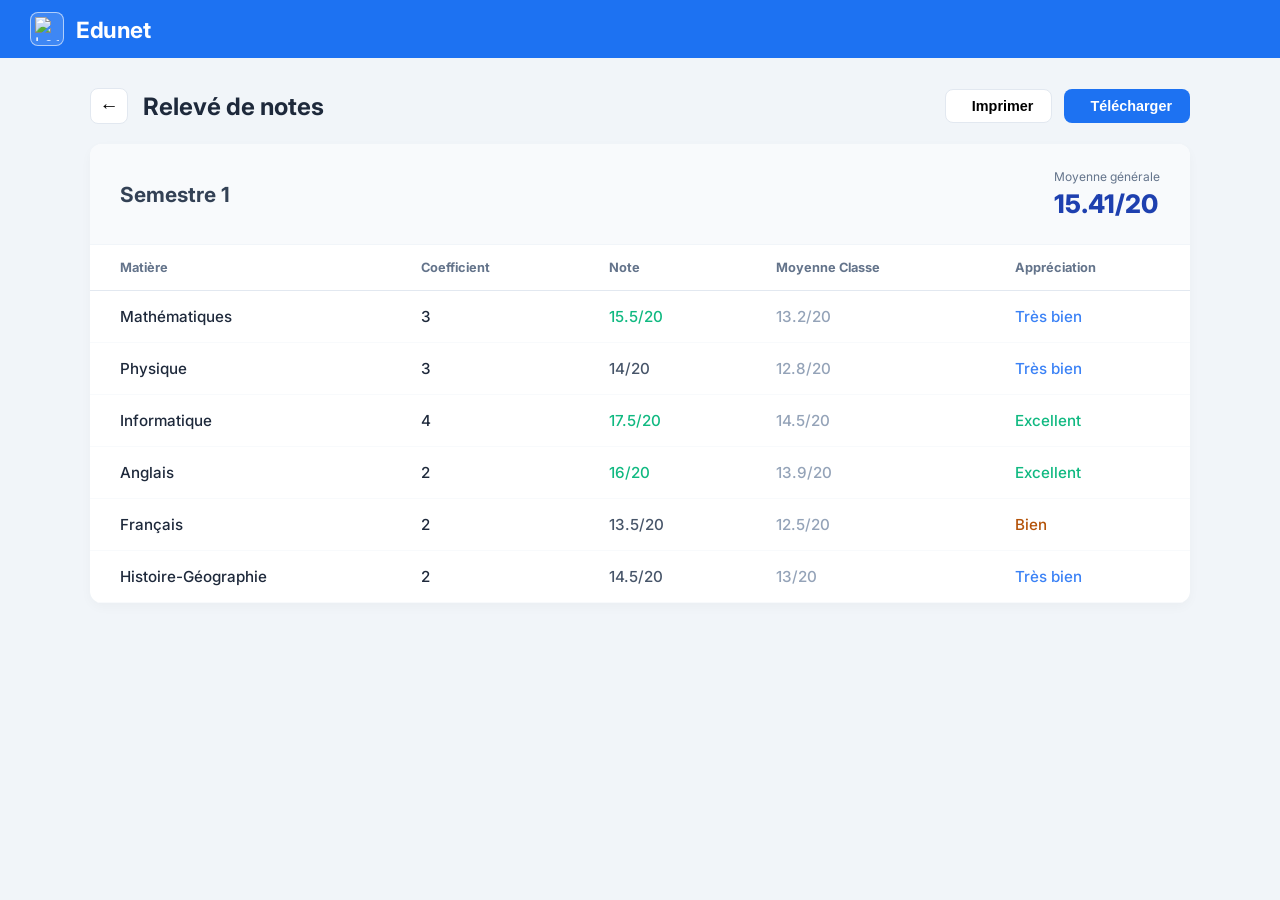
==== bulletin.html @ e9f6d782 "bdd + bulletin" ====
<!DOCTYPE html>
<html lang="fr">
<head>
    <meta charset="UTF-8">
    <meta name="viewport" content="width=device-width, initial-scale=1.0">
    <title>Edunet - Relevé de notes</title>
    <link rel="stylesheet" href="bulletin.css">
    <link href="https://fonts.googleapis.com/css2?family=Inter:wght@400;600;700&display=swap" rel="stylesheet">
</head>
<body>

    <header class="navbar">
        <a href="index.html" class="logo-container">
            <div class="logo-icon">
                <img src="https://img.icons8.com/ios-filled/50/ffffff/smartphone.png" alt="Logo">
            </div>
            <span class="logo-text">Edunet</span>
        </a>
    </header>

    <main class="content">
        <div class="toolbar">
            <div class="back-button">
                <button class="round-btn">←</button>
                <h1>Relevé de notes</h1>
            </div>
            <div class="actions">
                <button class="btn-secondary"><img src="https://img.icons8.com/material-outlined/18/000000/print.png" alt=""> Imprimer</button>
                <button class="btn-primary"><img src="https://img.icons8.com/material-outlined/18/ffffff/download.png" alt=""> Télécharger</button>
            </div>
        </div>

        <div class="report-card">
            <div class="card-header">
                <h2 class="semester-title">Semestre 1</h2>
                <div class="overall-average">
                    <span class="avg-label">Moyenne générale</span>
                    <span class="avg-value">15.41/20</span>
                </div>
            </div>

            <table class="grades-table">
                <thead>
                    <tr>
                        <th>Matière</th>
                        <th>Coefficient</th>
                        <th>Note</th>
                        <th>Moyenne classe</th>
                        <th>Appréciation</th>
                    </tr>
                </thead>
                <tbody>
                    <tr>
                        <td>Mathématiques</td>
                        <td>3</td>
                        <td class="grade positive">15.5/20</td>
                        <td class="class-avg">13.2/20</td>
                        <td class="remark blue">Très bien</td>
                    </tr>
                    <tr>
                        <td>Physique</td>
                        <td>3</td>
                        <td class="grade">14/20</td>
                        <td class="class-avg">12.8/20</td>
                        <td class="remark blue">Très bien</td>
                    </tr>
                    <tr>
                        <td>Informatique</td>
                        <td>4</td>
                        <td class="grade positive">17.5/20</td>
                        <td class="class-avg">14.5/20</td>
                        <td class="remark green">Excellent</td>
                    </tr>
                    <tr>
                        <td>Anglais</td>
                        <td>2</td>
                        <td class="grade positive">16/20</td>
                        <td class="class-avg">13.9/20</td>
                        <td class="remark green">Excellent</td>
                    </tr>
                    <tr>
                        <td>Français</td>
                        <td>2</td>
                        <td class="grade">13.5/20</td>
                        <td class="class-avg">12.5/20</td>
                        <td class="remark gold">Bien</td>
                    </tr>
                    <tr>
                        <td>Histoire-Géographie</td>
                        <td>2</td>
                        <td class="grade">14.5/20</td>
                        <td class="class-avg">13/20</td>
                        <td class="remark blue">Très bien</td>
                    </tr>
                </tbody>
            </table>
        </div>
    </main>

</body>
</html>
---- bulletin.css ----
:root {
    --primary-blue: #1d72f2;
    --bg-light: #f1f5f9;
    --text-dark: #1e293b;
    --text-muted: #64748b;
    --border-color: #e2e8f0;
}

body {
    margin: 0;
    font-family: 'Inter', sans-serif;
    background-color: var(--bg-light);
    color: var(--text-dark);
    -webkit-font-smoothing: antialiased;
}

.navbar {
    background-color: var(--primary-blue);
    padding: 12px 30px;
    display: flex;
    align-items: center;
}

.logo-container {
    display: flex;
    align-items: center;
    text-decoration: none;
    color: white;
}

.logo-icon {
    background: rgba(255, 255, 255, 0.15);
    border: 1.5px solid rgba(255, 255, 255, 0.6);
    border-radius: 8px;
    padding: 4px;
    display: flex;
    margin-right: 12px;
}

.logo-icon img { width: 24px; height: 24px; }

.logo-text {
    font-size: 1.4rem;
    font-weight: 700;
    letter-spacing: -0.5px;
}

.content {
    max-width: 1100px;
    margin: 30px auto;
    padding: 0 20px;
}

.toolbar {
    display: flex;
    justify-content: space-between;
    align-items: center;
    margin-bottom: 20px;
}

.back-button {
    display: flex;
    align-items: center;
    gap: 15px;
}

.back-button h1 {
    font-size: 1.5rem;
    font-weight: 700;
    margin: 0;
}

.round-btn {
    background: white;
    border: 1px solid var(--border-color);
    width: 36px;
    height: 36px;
    border-radius: 8px;
    cursor: pointer;
    font-size: 1.2rem;
    display: flex;
    align-items: center;
    justify-content: center;
}

.actions { display: flex; gap: 12px; }

button {
    display: flex;
    align-items: center;
    gap: 8px;
    padding: 8px 18px;
    border-radius: 8px;
    font-weight: 600;
    cursor: pointer;
    border: none;
    font-size: 0.9rem;
}

.btn-primary { background-color: var(--primary-blue); color: white; }
.btn-secondary { background-color: white; border: 1px solid var(--border-color); }

.report-card {
    background: white;
    border-radius: 12px;
    box-shadow: 0 4px 12px rgba(0,0,0,0.03);
    overflow: hidden;
}

.card-header {
    background-color: #f8fafc;
    padding: 25px 30px;
    display: flex;
    justify-content: space-between;
    align-items: center;
    border-bottom: 1px solid #f1f5f9;
}

.semester-title {
    color: #334155;
    font-size: 1.3rem;
    margin: 0;
}

.avg-label {
    display: block;
    font-size: 0.75rem;
    color: var(--text-muted);
    margin-bottom: 4px;
}

.avg-value {
    font-size: 1.6rem;
    font-weight: 800;
    color: #1e40af;
}

.grades-table {
    width: 100%;
    border-collapse: collapse;
}

.grades-table th {
    text-align: left;
    padding: 15px 30px;
    font-size: 0.8rem;
    color: var(--text-muted);
    text-transform: capitalize;
    border-bottom: 1px solid var(--border-color);
}

.grades-table td {
    padding: 16px 30px;
    border-bottom: 1px solid #f8fafc;
    font-size: 0.95rem;
    font-weight: 500;
}

.grade { font-weight: 700; color: #475569; }
.grade.positive { color: #10b981; } /* Vert pour les bonnes notes */

.class-avg { color: #94a3b8; }

.remark { font-weight: 600; font-size: 0.85rem; }
.remark.blue { color: #3b82f6; }
.remark.green { color: #10b981; }
.remark.gold { color: #b45309; }

@media (max-width: 768px) {
    .toolbar { flex-direction: column; align-items: flex-start; gap: 15px; }
    .grades-table th:nth-child(2), .grades-table td:nth-child(2) { display: none; }
}
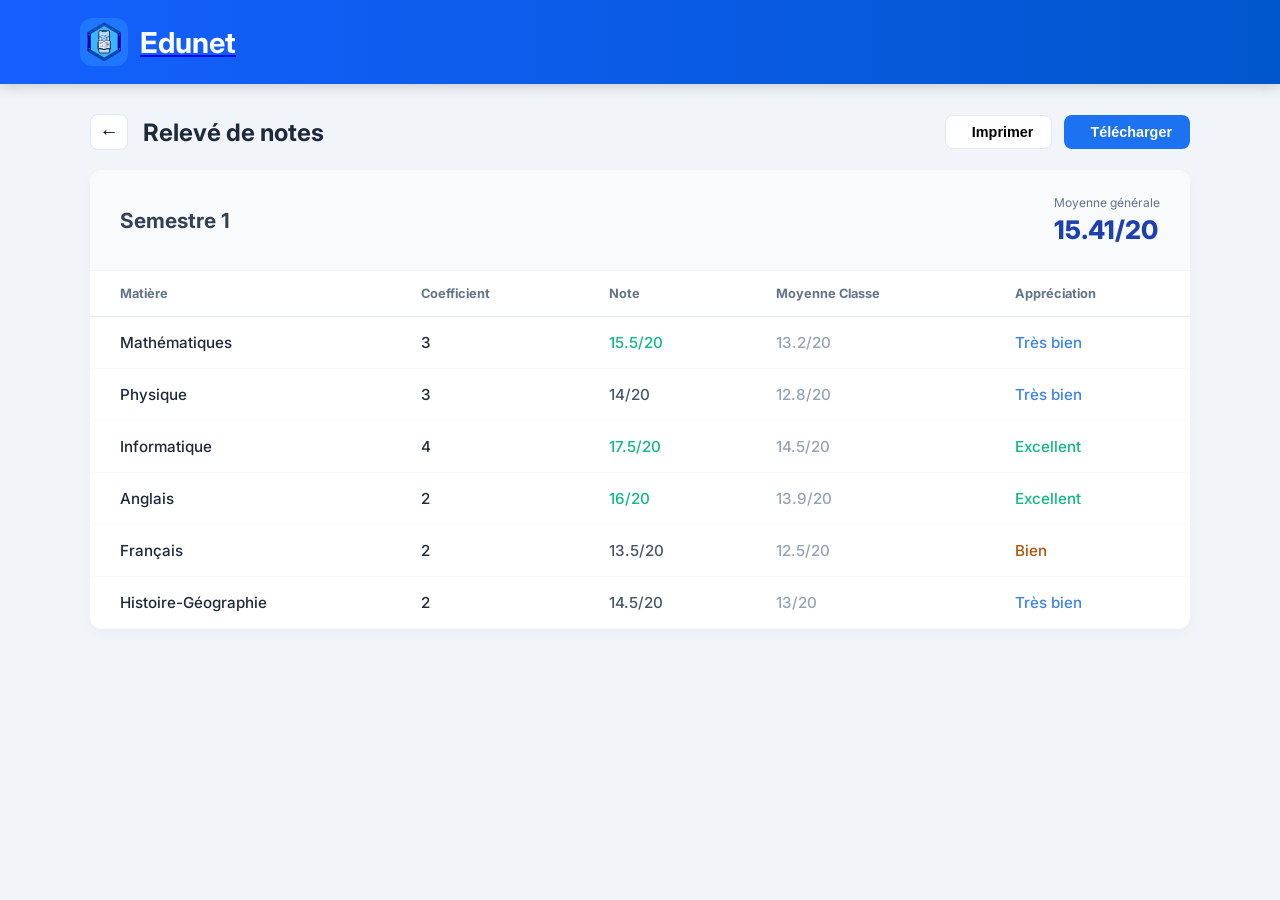
==== commit ab927210: "commit final" ====
--- a/bulletin.html
+++ b/bulletin.html
@@ -1,21 +1,27 @@
 <!DOCTYPE html>
 <html lang="fr">
+
 <head>
     <meta charset="UTF-8">
     <meta name="viewport" content="width=device-width, initial-scale=1.0">
     <title>Edunet - Relevé de notes</title>
-    <link rel="stylesheet" href="bulletin.css">
+    <link rel="stylesheet" href="bulletin.css" />
     <link href="https://fonts.googleapis.com/css2?family=Inter:wght@400;600;700&display=swap" rel="stylesheet">
 </head>
+
 <body>
 
-    <header class="navbar">
-        <a href="index.html" class="logo-container">
-            <div class="logo-icon">
-                <img src="https://img.icons8.com/ios-filled/50/ffffff/smartphone.png" alt="Logo">
-            </div>
-            <span class="logo-text">Edunet</span>
-        </a>
+    <header class="topbar">
+        <div class="topbar-inner">
+            <a href="index.html">
+                <div class="logo">
+                    <div class="logo-icon" aria-hidden="true">
+                        <img src="image.png" alt="Edunet logo" width="42" height="42" />
+                    </div>
+                    <span>Edunet</span>
+                </div>
+            </a>
+        </div>
     </header>
 
     <main class="content">
@@ -25,8 +31,10 @@
                 <h1>Relevé de notes</h1>
             </div>
             <div class="actions">
-                <button class="btn-secondary"><img src="https://img.icons8.com/material-outlined/18/000000/print.png" alt=""> Imprimer</button>
-                <button class="btn-primary"><img src="https://img.icons8.com/material-outlined/18/ffffff/download.png" alt=""> Télécharger</button>
+                <button class="btn-secondary"><img src="https://img.icons8.com/material-outlined/18/000000/print.png"
+                        alt=""> Imprimer</button>
+                <button class="btn-primary"><img src="https://img.icons8.com/material-outlined/18/ffffff/download.png"
+                        alt=""> Télécharger</button>
             </div>
         </div>
 
@@ -98,4 +106,5 @@
     </main>
 
 </body>
+
 </html>
--- a/bulletin.css
+++ b/bulletin.css
@@ -14,35 +14,44 @@
     -webkit-font-smoothing: antialiased;
 }
 
-.navbar {
-    background-color: var(--primary-blue);
-    padding: 12px 30px;
-    display: flex;
-    align-items: center;
-}
-
-.logo-container {
-    display: flex;
-    align-items: center;
-    text-decoration: none;
-    color: white;
+.topbar {
+    background: linear-gradient(90deg, #1560ff, #0056cc);
+    padding: 18px 16px;
+    box-shadow: 0 4px 12px rgba(0, 0, 0, 0.15);
+}
+
+.topbar-inner {
+    max-width: 1120px;
+    margin: 0 auto;
+    display: flex;
+    align-items: center;
+}
+
+.logo {
+    display: flex;
+    align-items: center;
+    gap: 12px;
+    color: #fff;
+    font-weight: 700;
+    font-size: 1.8rem;
 }
 
 .logo-icon {
-    background: rgba(255, 255, 255, 0.15);
-    border: 1.5px solid rgba(255, 255, 255, 0.6);
-    border-radius: 8px;
-    padding: 4px;
-    display: flex;
-    margin-right: 12px;
-}
-
-.logo-icon img { width: 24px; height: 24px; }
-
-.logo-text {
-    font-size: 1.4rem;
-    font-weight: 700;
-    letter-spacing: -0.5px;
+    width: 48px;
+    height: 48px;
+    border-radius: 12px;
+    background: #1f76ff;
+    display: flex;
+    align-items: center;
+    justify-content: center;
+    overflow: hidden;
+}
+
+.logo-icon img {
+    max-width: 100%;
+    max-height: 100%;
+    display: block;
+    object-fit: contain;
 }
 
 .content {
@@ -83,7 +92,10 @@
     justify-content: center;
 }
 
-.actions { display: flex; gap: 12px; }
+.actions {
+    display: flex;
+    gap: 12px;
+}
 
 button {
     display: flex;
@@ -97,13 +109,20 @@
     font-size: 0.9rem;
 }
 
-.btn-primary { background-color: var(--primary-blue); color: white; }
-.btn-secondary { background-color: white; border: 1px solid var(--border-color); }
+.btn-primary {
+    background-color: var(--primary-blue);
+    color: white;
+}
+
+.btn-secondary {
+    background-color: white;
+    border: 1px solid var(--border-color);
+}
 
 .report-card {
     background: white;
     border-radius: 12px;
-    box-shadow: 0 4px 12px rgba(0,0,0,0.03);
+    box-shadow: 0 4px 12px rgba(0, 0, 0, 0.03);
     overflow: hidden;
 }
 
@@ -156,17 +175,47 @@
     font-weight: 500;
 }
 
-.grade { font-weight: 700; color: #475569; }
-.grade.positive { color: #10b981; } /* Vert pour les bonnes notes */
-
-.class-avg { color: #94a3b8; }
-
-.remark { font-weight: 600; font-size: 0.85rem; }
-.remark.blue { color: #3b82f6; }
-.remark.green { color: #10b981; }
-.remark.gold { color: #b45309; }
+.grade {
+    font-weight: 700;
+    color: #475569;
+}
+
+.grade.positive {
+    color: #10b981;
+}
+
+/* Vert pour les bonnes notes */
+
+.class-avg {
+    color: #94a3b8;
+}
+
+.remark {
+    font-weight: 600;
+    font-size: 0.85rem;
+}
+
+.remark.blue {
+    color: #3b82f6;
+}
+
+.remark.green {
+    color: #10b981;
+}
+
+.remark.gold {
+    color: #b45309;
+}
 
 @media (max-width: 768px) {
-    .toolbar { flex-direction: column; align-items: flex-start; gap: 15px; }
-    .grades-table th:nth-child(2), .grades-table td:nth-child(2) { display: none; }
+    .toolbar {
+        flex-direction: column;
+        align-items: flex-start;
+        gap: 15px;
+    }
+
+    .grades-table th:nth-child(2),
+    .grades-table td:nth-child(2) {
+        display: none;
+    }
 }
